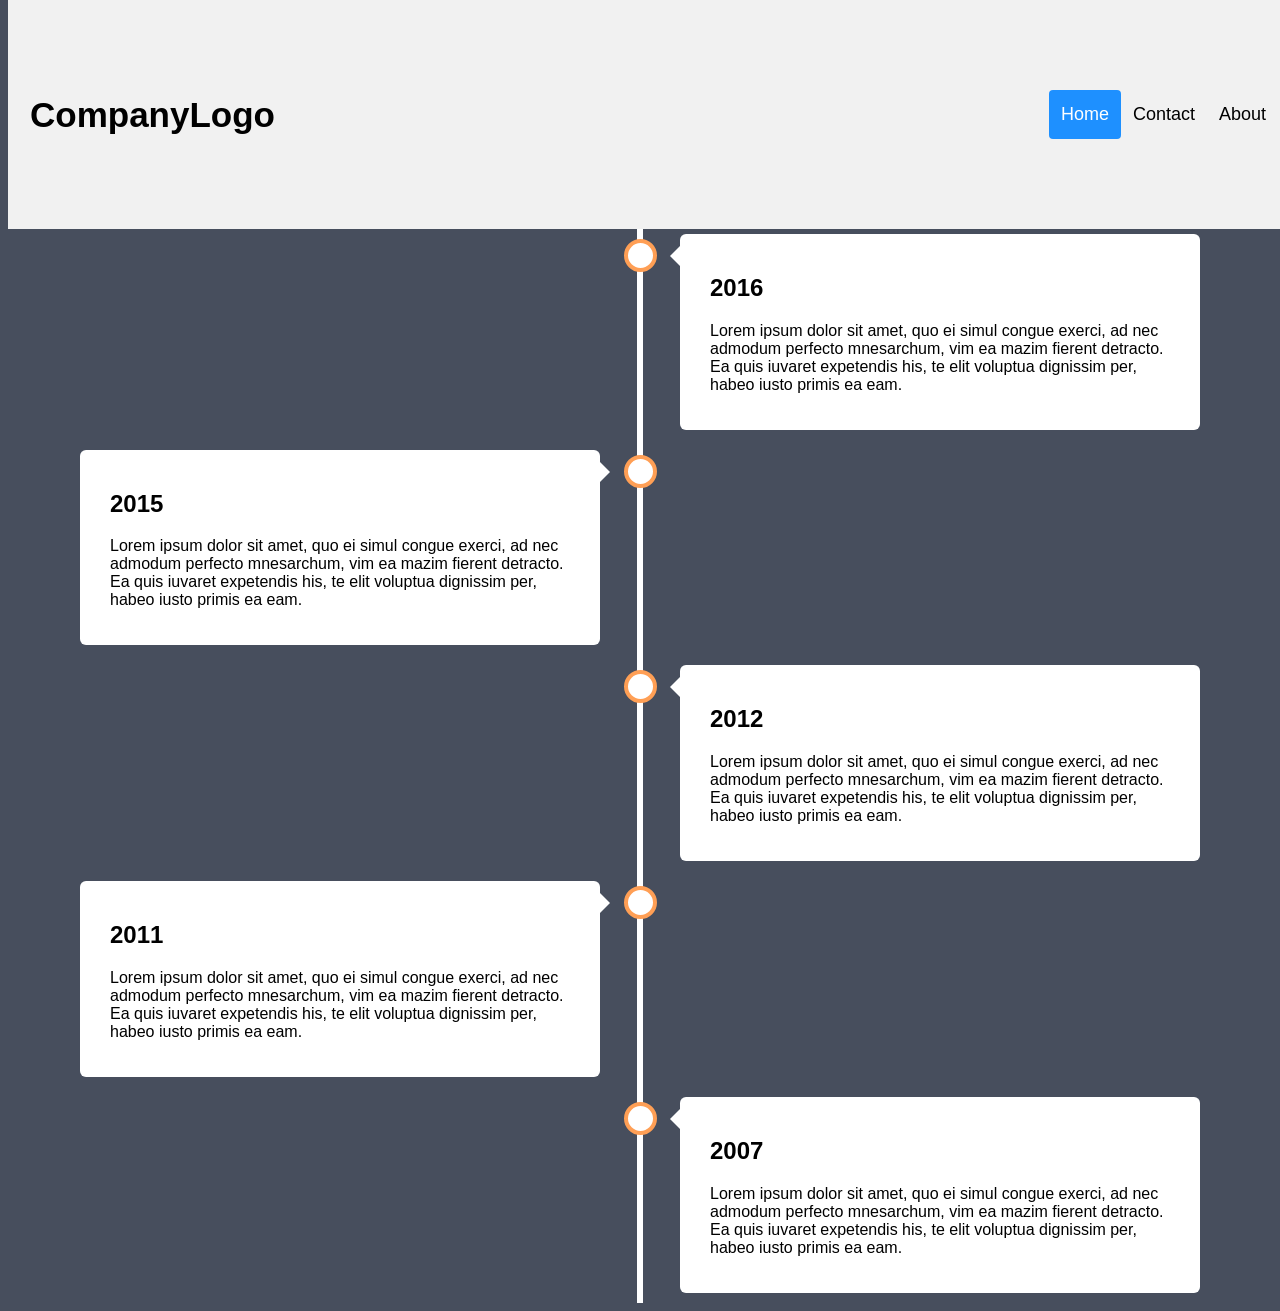
==== index.html @ edd77499 "Update css" ====
<!DOCTYPE html>
<html>
<head>
<meta name="viewport" content="width=device-width, initial-scale=1.0">
<!-- Core CSS -->
<link href="css/style.css" rel="stylesheet">
</head>
<body>
  <div id="navbar">
    <a href="#default" id="logo">CompanyLogo</a>
    <div id="navbar-right">
      <a class="active" href="#home">Home</a>
      <a href="#contact">Contact</a>
      <a href="#about">About</a>
    </div>
  </div>
  <div class="timeline">
    <div class="container left">
      <div class="content">
        <h2>2017</h2>
        <p>Lorem ipsum dolor sit amet, quo ei simul congue exerci, ad nec admodum perfecto mnesarchum, vim ea mazim fierent detracto. Ea quis iuvaret expetendis his, te elit voluptua dignissim per, habeo iusto primis ea eam.</p>
      </div>
    </div>
    <div class="container right">
      <div class="content">
        <h2>2016</h2>
        <p>Lorem ipsum dolor sit amet, quo ei simul congue exerci, ad nec admodum perfecto mnesarchum, vim ea mazim fierent detracto. Ea quis iuvaret expetendis his, te elit voluptua dignissim per, habeo iusto primis ea eam.</p>
      </div>
    </div>
    <div class="container left">
      <div class="content">
        <h2>2015</h2>
        <p>Lorem ipsum dolor sit amet, quo ei simul congue exerci, ad nec admodum perfecto mnesarchum, vim ea mazim fierent detracto. Ea quis iuvaret expetendis his, te elit voluptua dignissim per, habeo iusto primis ea eam.</p>
      </div>
    </div>
    <div class="container right">
      <div class="content">
        <h2>2012</h2>
        <p>Lorem ipsum dolor sit amet, quo ei simul congue exerci, ad nec admodum perfecto mnesarchum, vim ea mazim fierent detracto. Ea quis iuvaret expetendis his, te elit voluptua dignissim per, habeo iusto primis ea eam.</p>
      </div>
    </div>
    <div class="container left">
      <div class="content">
        <h2>2011</h2>
        <p>Lorem ipsum dolor sit amet, quo ei simul congue exerci, ad nec admodum perfecto mnesarchum, vim ea mazim fierent detracto. Ea quis iuvaret expetendis his, te elit voluptua dignissim per, habeo iusto primis ea eam.</p>
      </div>
    </div>
    <div class="container right">
      <div class="content">
        <h2>2007</h2>
        <p>Lorem ipsum dolor sit amet, quo ei simul congue exerci, ad nec admodum perfecto mnesarchum, vim ea mazim fierent detracto. Ea quis iuvaret expetendis his, te elit voluptua dignissim per, habeo iusto primis ea eam.</p>
      </div>
    </div>
  </div>

</body>
</html>
---- css/style.css ----
* {
  box-sizing: border-box;
}

body {
  background-color: #474e5d;
  font-family: Helvetica, sans-serif;
}

/* Nav bar */
#navbar {
    overflow: hidden;
    background-color: #f1f1f1;
    padding: 90px 10px;
    transition: 0.4s;
    position: fixed;
    width: 100%;
    top: 0;
    z-index: 99;
  }
  
  #navbar a {
    float: left;
    color: black;
    text-align: center;
    padding: 12px;
    text-decoration: none;
    font-size: 18px; 
    line-height: 25px;
    border-radius: 4px;
  }
  
  #navbar #logo {
    font-size: 35px;
    font-weight: bold;
    transition: 0.4s;
  }
  
  #navbar a:hover {
    background-color: #ddd;
    color: black;
  }
  
  #navbar a.active {
    background-color: dodgerblue;
    color: white;
  }
  
  #navbar-right {
    float: right;
  }

/* The actual timeline (the vertical ruler) */
.timeline {
  position: relative;
  max-width: 1200px;
  margin: 0 auto;
}

/* The actual timeline (the vertical ruler) */
.timeline::after {
  content: '';
  position: absolute;
  width: 6px;
  background-color: white;
  top: 0;
  bottom: 0;
  left: 50%;
  margin-left: -3px;
}

/* Container around content */
.container {
  padding: 10px 40px;
  position: relative;
  background-color: inherit;
  width: 50%;
}

/* The circles on the timeline */
.container::after {
  content: '';
  position: absolute;
  width: 25px;
  height: 25px;
  right: -17px;
  background-color: white;
  border: 4px solid #FF9F55;
  top: 15px;
  border-radius: 50%;
  z-index: 1;
}

/* Place the container to the left */
.left {
  left: 0;
}

/* Place the container to the right */
.right {
  left: 50%;
}

/* Add arrows to the left container (pointing right) */
.left::before {
  content: " ";
  height: 0;
  position: absolute;
  top: 22px;
  width: 0;
  z-index: 1;
  right: 30px;
  border: medium solid white;
  border-width: 10px 0 10px 10px;
  border-color: transparent transparent transparent white;
}

/* Add arrows to the right container (pointing left) */
.right::before {
  content: " ";
  height: 0;
  position: absolute;
  top: 22px;
  width: 0;
  z-index: 1;
  left: 30px;
  border: medium solid white;
  border-width: 10px 10px 10px 0;
  border-color: transparent white transparent transparent;
}

/* Fix the circle for containers on the right side */
.right::after {
  left: -16px;
}

/* The actual content */
.content {
  padding: 20px 30px;
  background-color: white;
  position: relative;
  border-radius: 6px;
}

/* Media queries - Responsive timeline on screens less than 600px wide */
@media screen and (max-width: 600px) {
  /* Place the timelime to the left */
  .timeline::after {
  left: 31px;
  }
  
  /* Full-width containers */
  .container {
  width: 100%;
  padding-left: 70px;
  padding-right: 25px;
  }
  
  /* Make sure that all arrows are pointing leftwards */
  .container::before {
  left: 60px;
  border: medium solid white;
  border-width: 10px 10px 10px 0;
  border-color: transparent white transparent transparent;
  }

  /* Make sure all circles are at the same spot */
  .left::after, .right::after {
  left: 15px;
  }
  
  /* Make all right containers behave like the left ones */
  .right {
  left: 0%;
  }
}
@media screen and (max-width: 580px) {
    #navbar {
      padding: 20px 10px !important;
    }
    #navbar a {
      float: none;
      display: block;
      text-align: left;
    }
    #navbar-right {
      float: none;
    }
  }
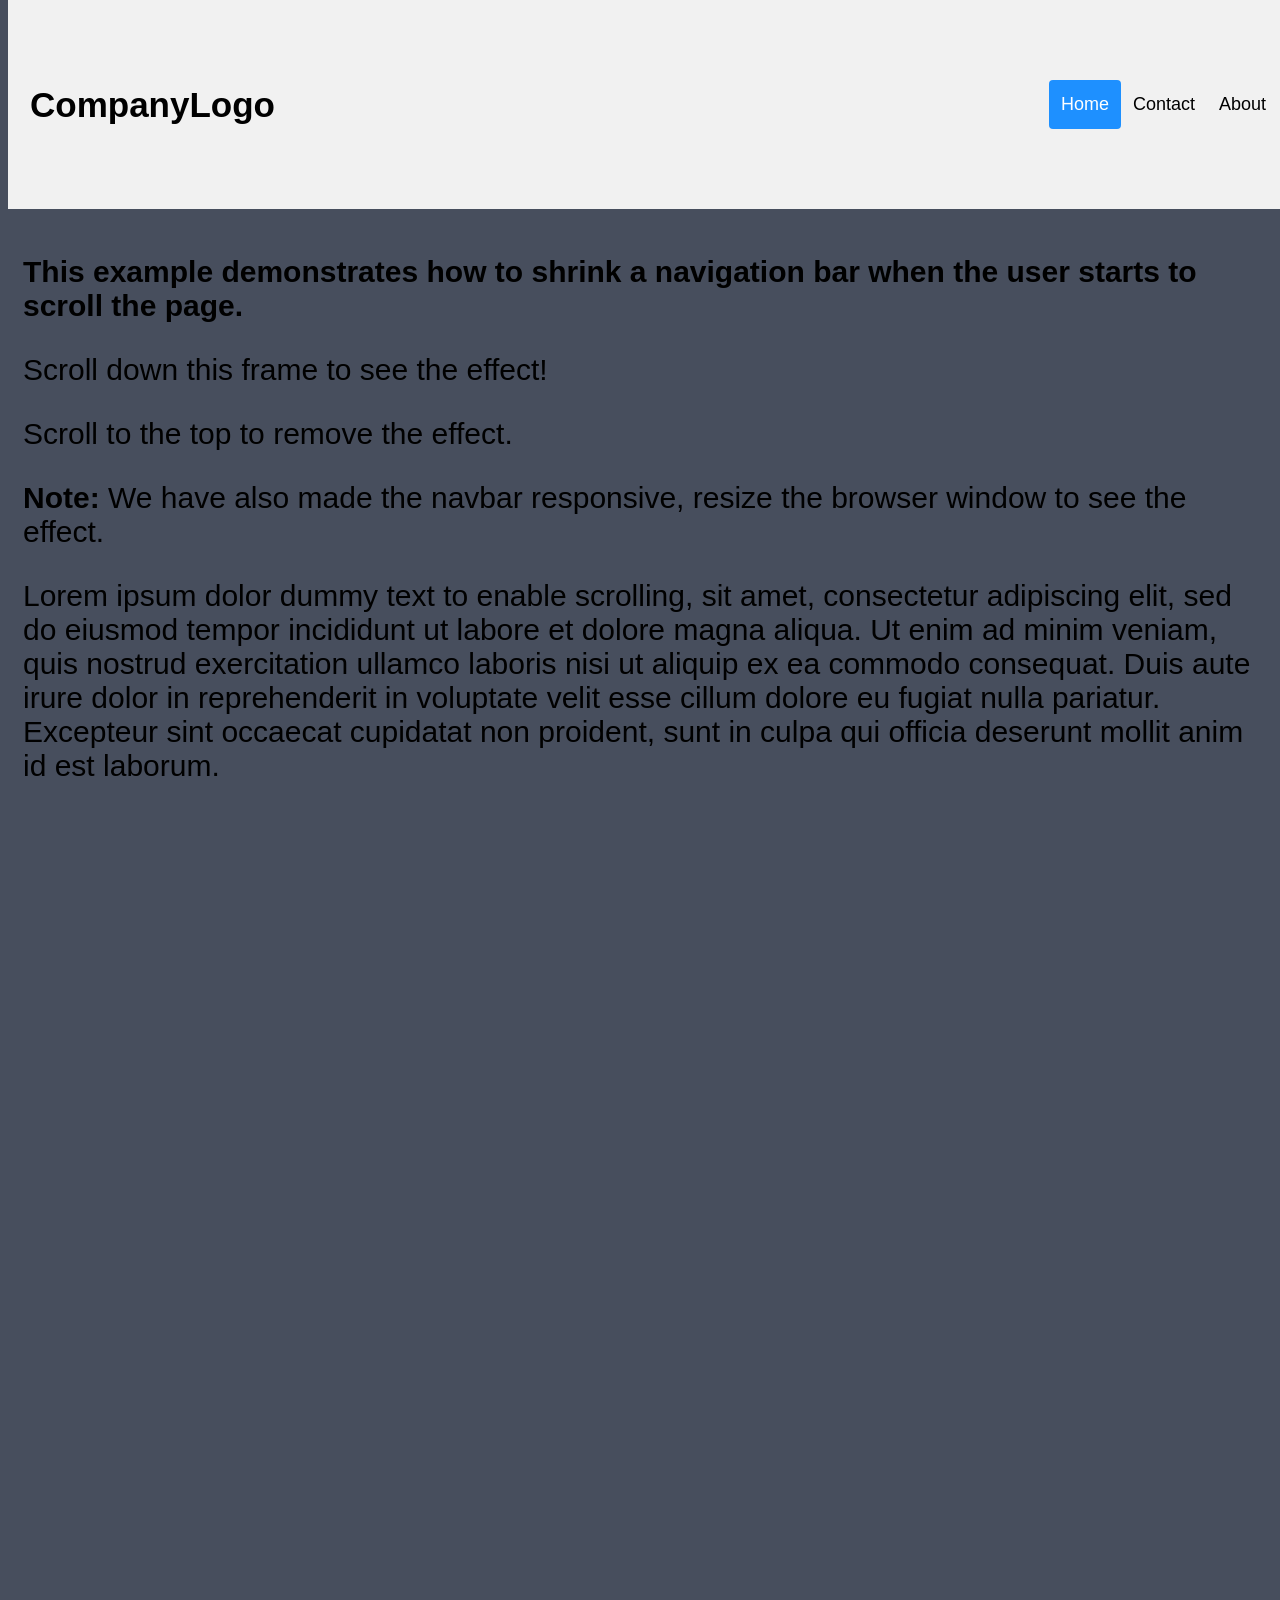
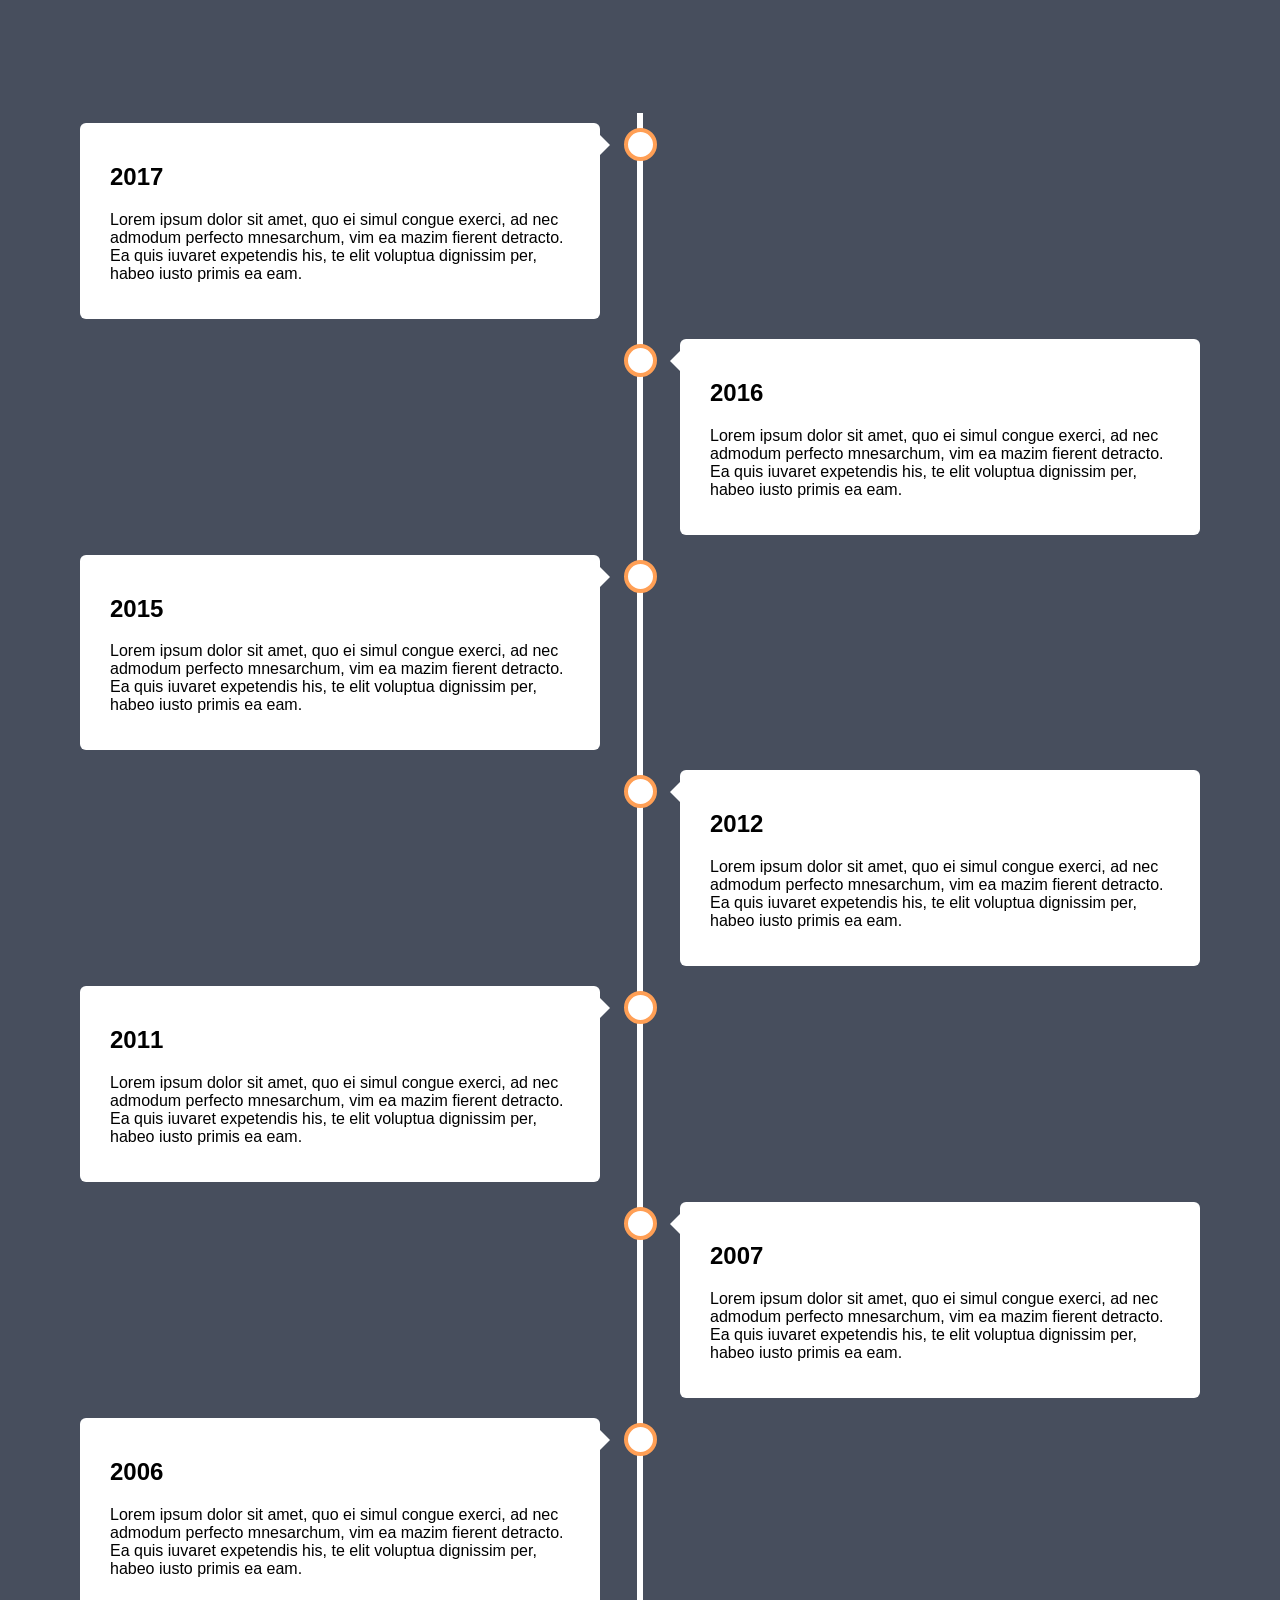
==== commit 9b205e38: "Update CSS and HTML" ====
--- a/index.html
+++ b/index.html
@@ -14,6 +14,13 @@
       <a href="#about">About</a>
     </div>
   </div>
+  <div style="margin-top:210px;padding:15px 15px 2500px;font-size:30px">
+    <p><b>This example demonstrates how to shrink a navigation bar when the user starts to scroll the page.</b></p>
+    <p>Scroll down this frame to see the effect!</p>
+    <p>Scroll to the top to remove the effect.</p>
+    <p><b>Note:</b> We have also made the navbar responsive, resize the browser window to see the effect.</p>
+    <p>Lorem ipsum dolor dummy text to enable scrolling, sit amet, consectetur adipiscing elit, sed do eiusmod tempor incididunt ut labore et dolore magna aliqua. Ut enim ad minim veniam, quis nostrud exercitation ullamco laboris nisi ut aliquip ex ea commodo consequat. Duis aute irure dolor in reprehenderit in voluptate velit esse cillum dolore eu fugiat nulla pariatur. Excepteur sint occaecat cupidatat non proident, sunt in culpa qui officia deserunt mollit anim id est laborum.</p>
+  </div>  
   <div class="timeline">
     <div class="container left">
       <div class="content">
@@ -51,7 +58,26 @@
         <p>Lorem ipsum dolor sit amet, quo ei simul congue exerci, ad nec admodum perfecto mnesarchum, vim ea mazim fierent detracto. Ea quis iuvaret expetendis his, te elit voluptua dignissim per, habeo iusto primis ea eam.</p>
       </div>
     </div>
+    <div class="container left">
+      <div class="content">
+        <h2>2006</h2>
+        <p>Lorem ipsum dolor sit amet, quo ei simul congue exerci, ad nec admodum perfecto mnesarchum, vim ea mazim fierent detracto. Ea quis iuvaret expetendis his, te elit voluptua dignissim per, habeo iusto primis ea eam.</p>
+      </div>
+    </div>
   </div>
-
+  <script>
+    // When the user scrolls down 80px from the top of the document, resize the navbar's padding and the logo's font size
+    window.onscroll = function() {scrollFunction()};
+    
+    function scrollFunction() {
+      if (document.body.scrollTop > 80 || document.documentElement.scrollTop > 80) {
+        document.getElementById("navbar").style.padding = "30px 10px";
+        document.getElementById("logo").style.fontSize = "25px";
+      } else {
+        document.getElementById("navbar").style.padding = "80px 10px";
+        document.getElementById("logo").style.fontSize = "35px";
+      }
+    }
+    </script>
 </body>
 </html>
--- a/css/style.css
+++ b/css/style.css
@@ -17,38 +17,38 @@
     width: 100%;
     top: 0;
     z-index: 99;
-  }
+}
   
-  #navbar a {
-    float: left;
-    color: black;
-    text-align: center;
-    padding: 12px;
-    text-decoration: none;
-    font-size: 18px; 
-    line-height: 25px;
-    border-radius: 4px;
-  }
-  
-  #navbar #logo {
-    font-size: 35px;
-    font-weight: bold;
-    transition: 0.4s;
-  }
-  
-  #navbar a:hover {
-    background-color: #ddd;
-    color: black;
-  }
-  
-  #navbar a.active {
-    background-color: dodgerblue;
-    color: white;
-  }
-  
-  #navbar-right {
-    float: right;
-  }
+#navbar a {
+float: left;
+color: black;
+text-align: center;
+padding: 12px;
+text-decoration: none;
+font-size: 18px; 
+line-height: 25px;
+border-radius: 4px;
+}
+
+#navbar #logo {
+font-size: 35px;
+font-weight: bold;
+transition: 0.4s;
+}
+
+#navbar a:hover {
+background-color: #ddd;
+color: black;
+}
+
+#navbar a.active {
+background-color: dodgerblue;
+color: white;
+}
+
+#navbar-right {
+float: right;
+}
 
 /* The actual timeline (the vertical ruler) */
 .timeline {
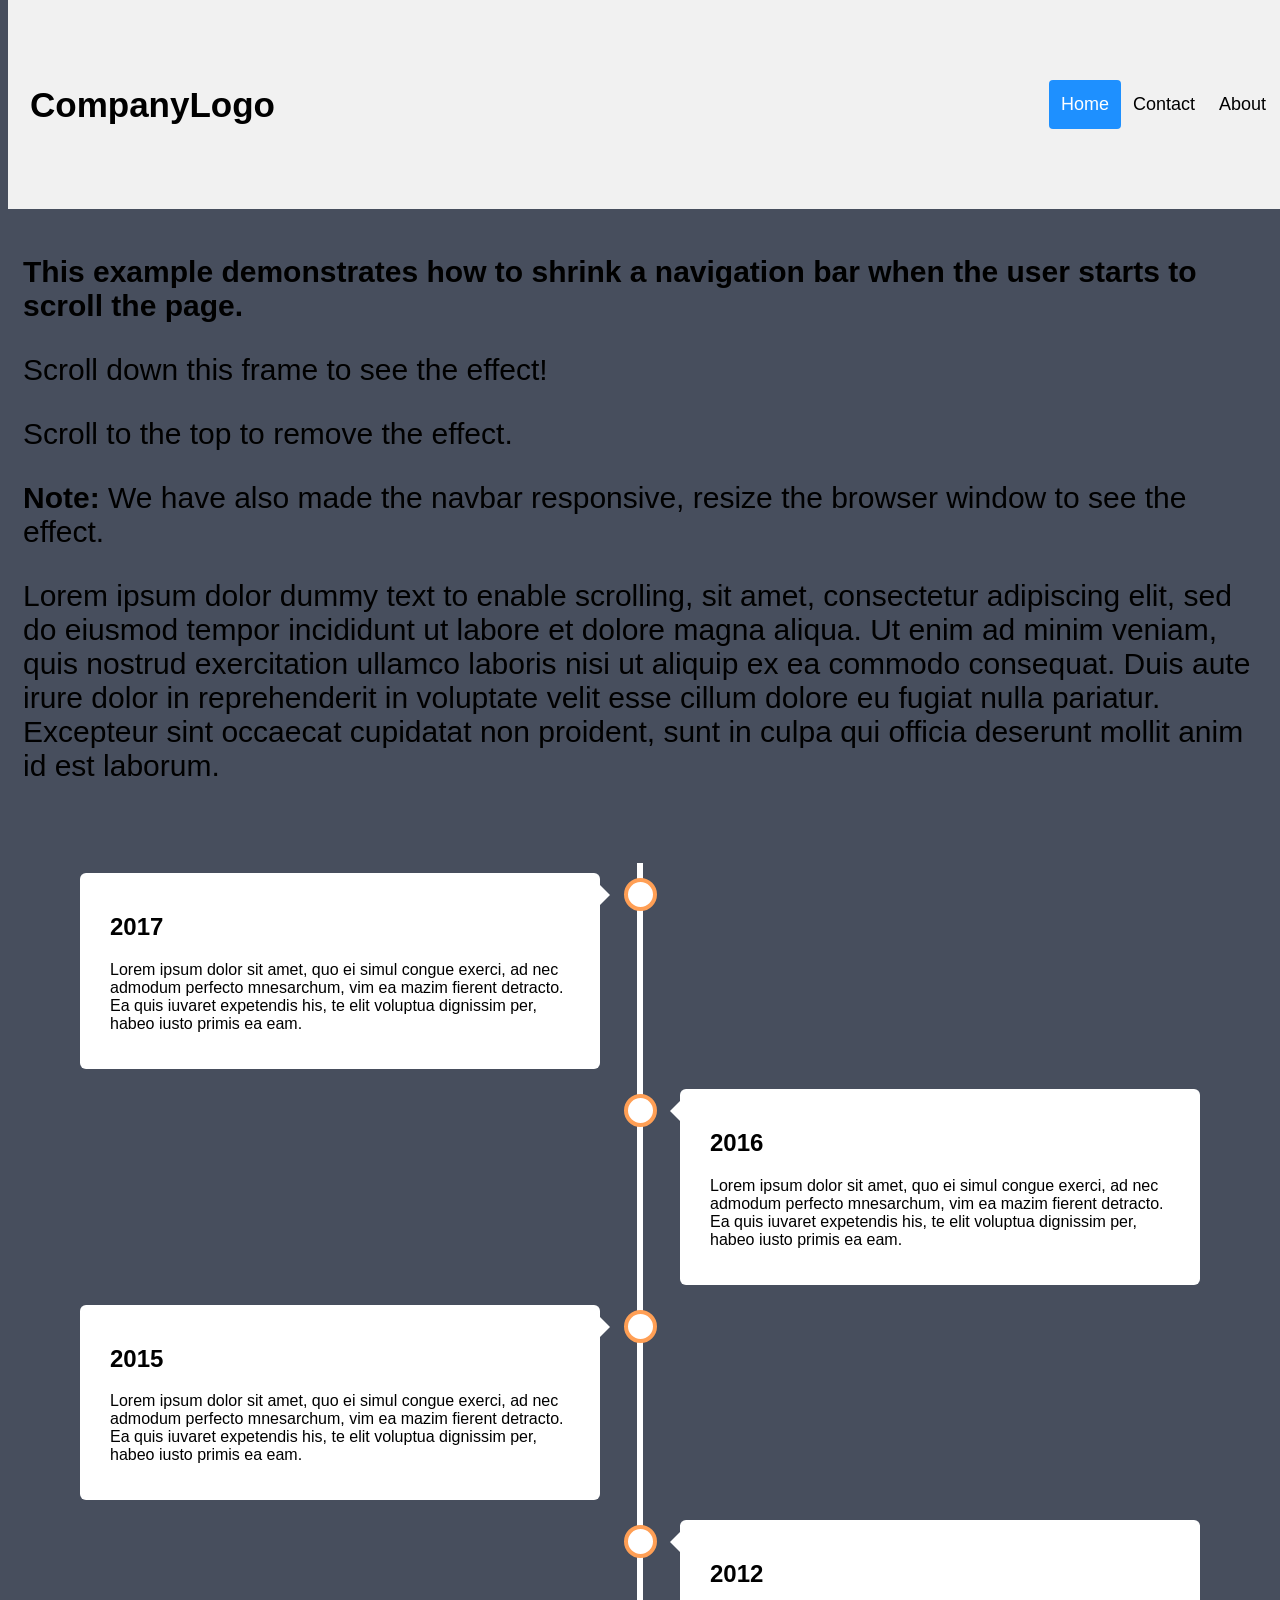
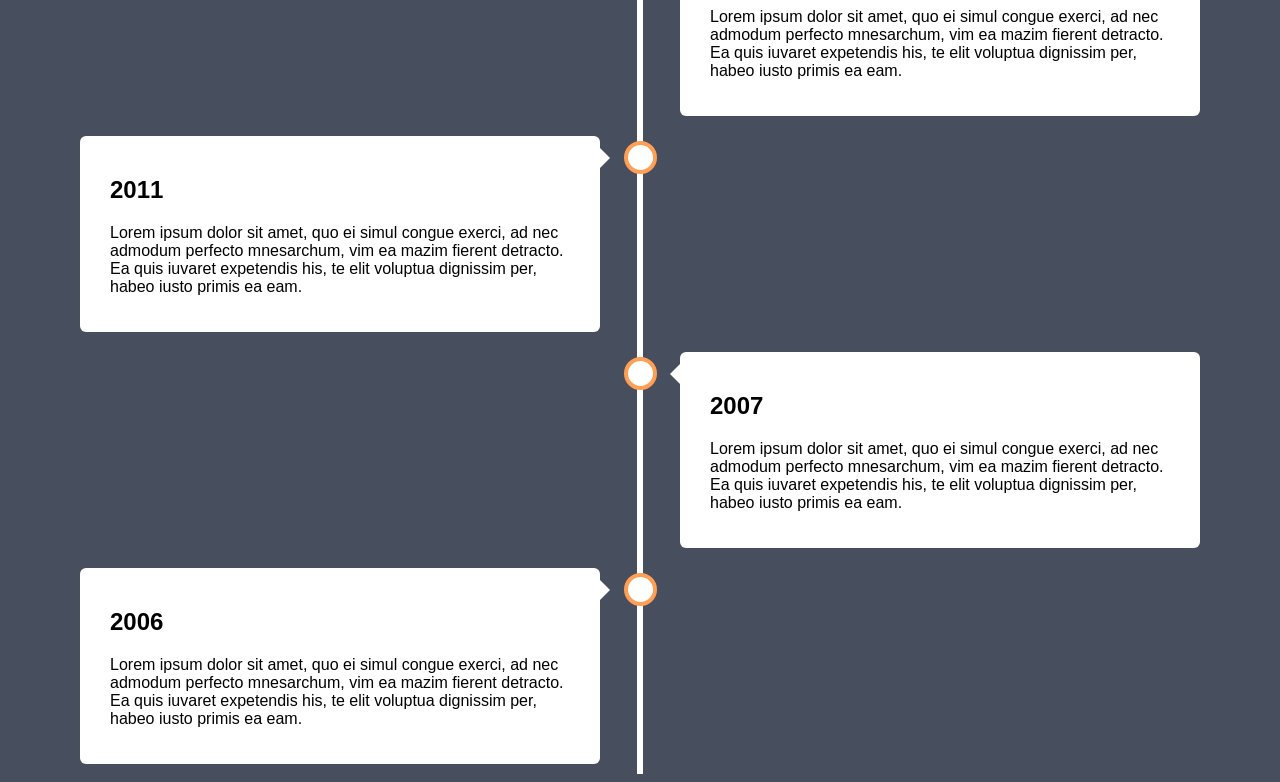
==== commit 3340d360: "." ====
--- a/index.html
+++ b/index.html
@@ -14,7 +14,7 @@
       <a href="#about">About</a>
     </div>
   </div>
-  <div style="margin-top:210px;padding:15px 15px 2500px;font-size:30px">
+  <div style="margin-top:210px;padding:15px 15px 50px;font-size:30px">
     <p><b>This example demonstrates how to shrink a navigation bar when the user starts to scroll the page.</b></p>
     <p>Scroll down this frame to see the effect!</p>
     <p>Scroll to the top to remove the effect.</p>
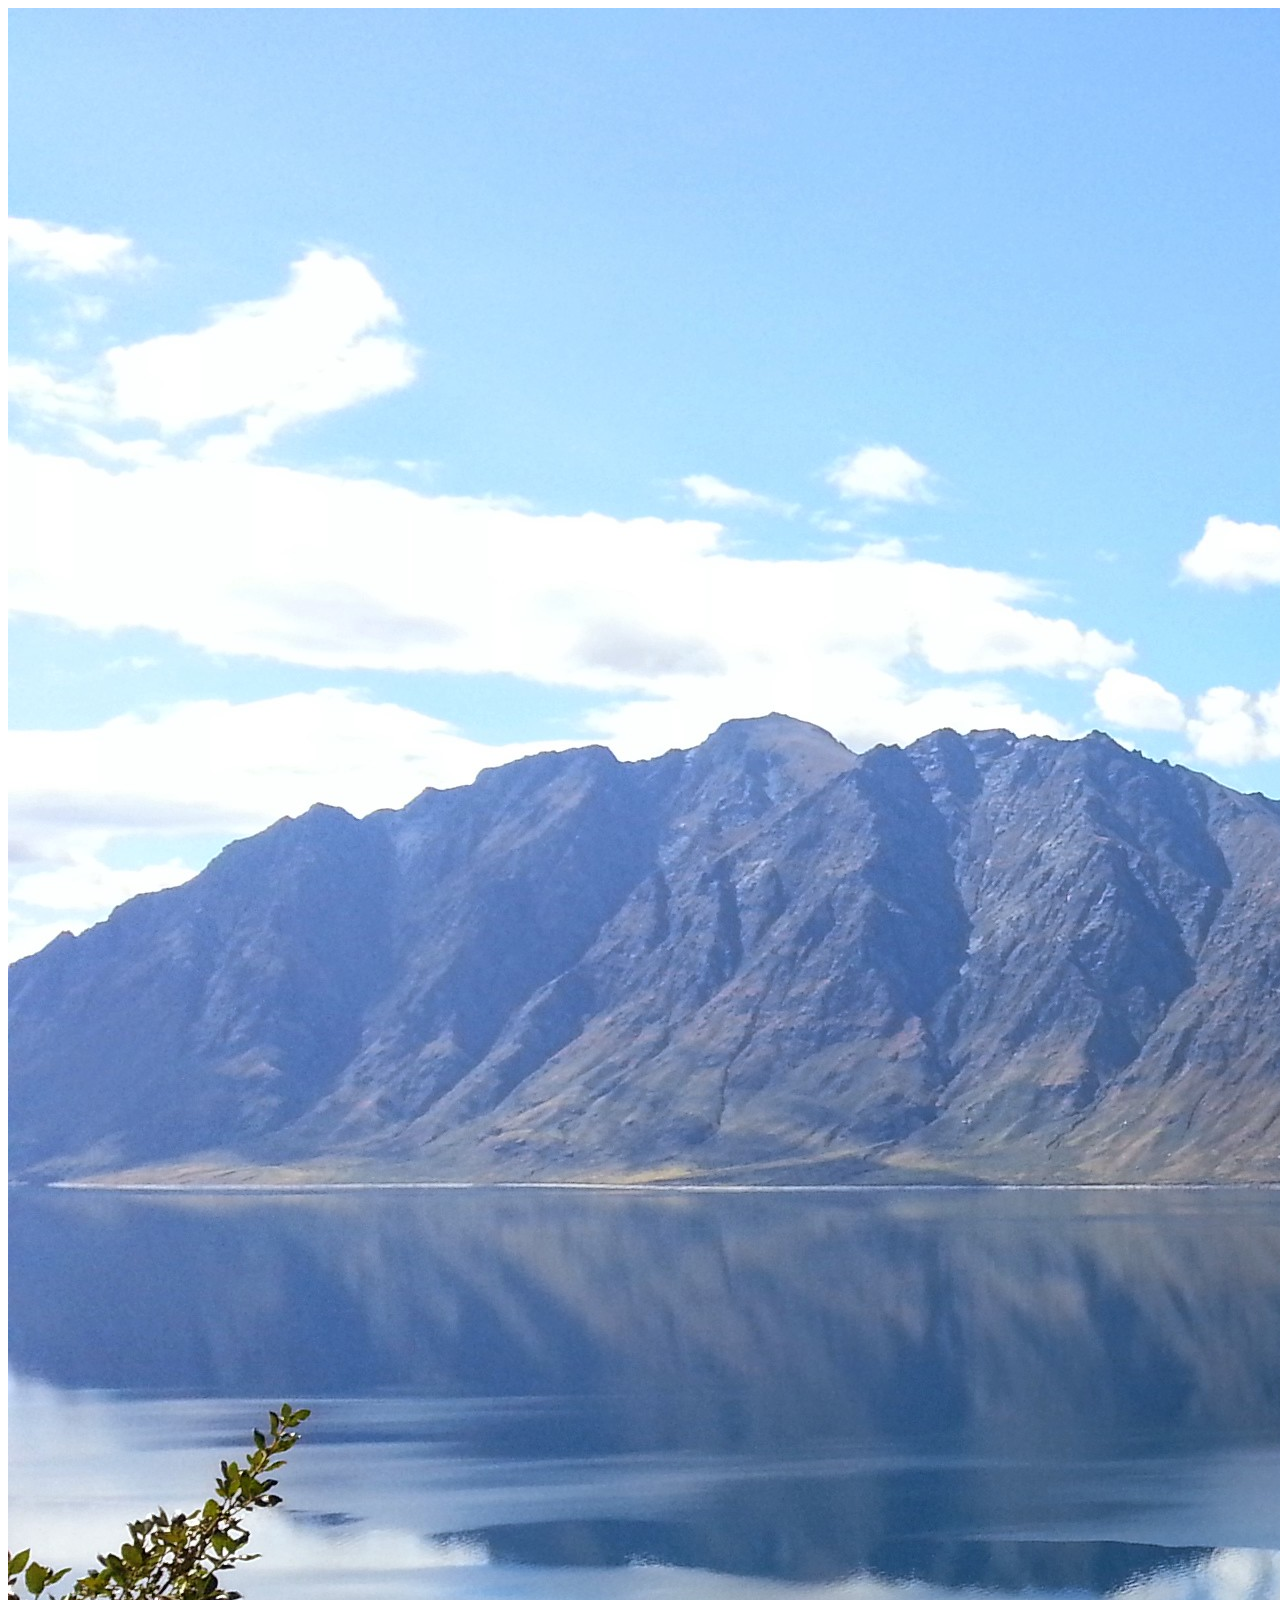
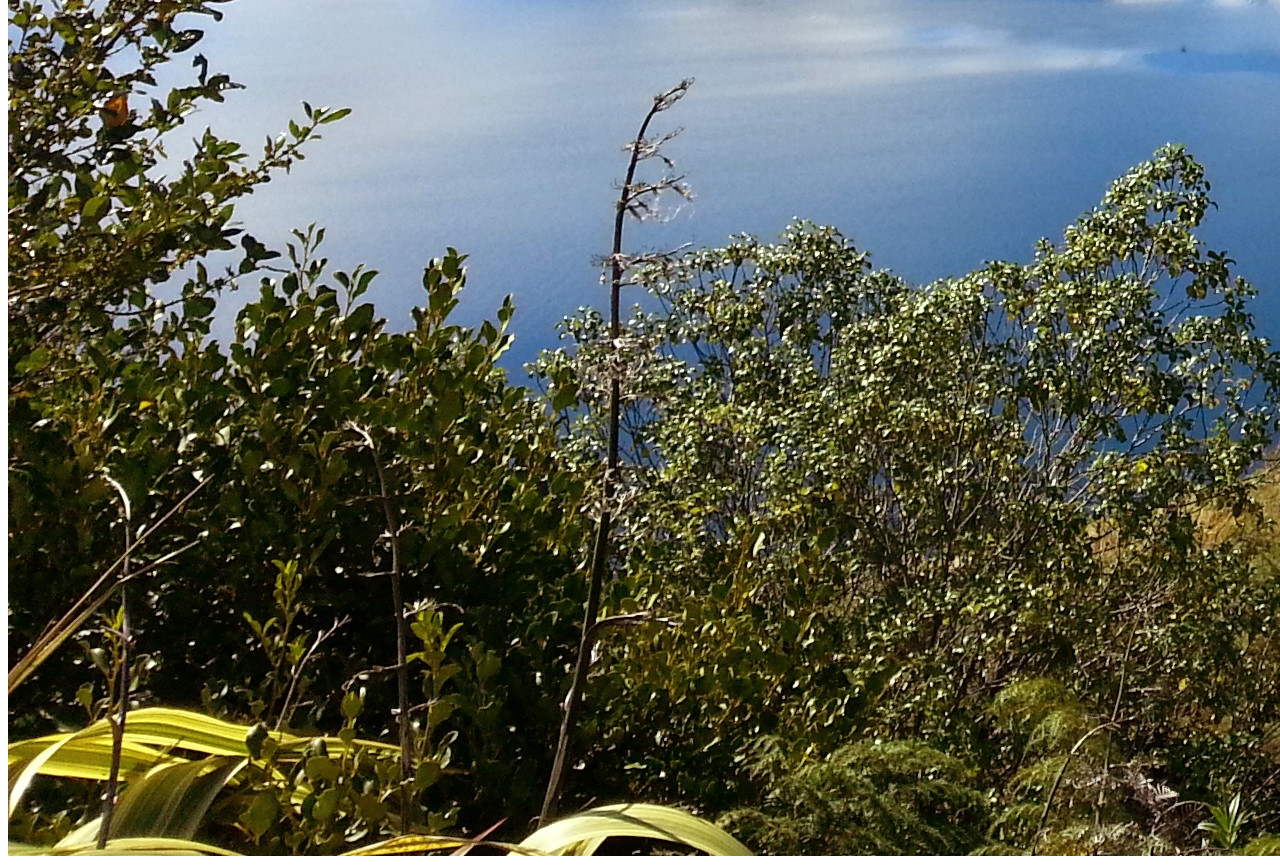
==== commit f1f39293: "Add index page and background image" ====
--- a/index.html
+++ b/index.html
@@ -1,83 +1,14 @@
 <!DOCTYPE html>
 <html>
 <head>
+<title>Jaco | Portal</title>
 <meta name="viewport" content="width=device-width, initial-scale=1.0">
-<!-- Core CSS -->
-<link href="css/style.css" rel="stylesheet">
+<link rel="shortcut icon" href="images/favicon.ico" type="image/x-icon">
+<link rel="icon" href="images/favicon.ico" type="image/x-icon">
+
+
 </head>
 <body>
-  <div id="navbar">
-    <a href="#default" id="logo">CompanyLogo</a>
-    <div id="navbar-right">
-      <a class="active" href="#home">Home</a>
-      <a href="#contact">Contact</a>
-      <a href="#about">About</a>
-    </div>
-  </div>
-  <div style="margin-top:210px;padding:15px 15px 50px;font-size:30px">
-    <p><b>This example demonstrates how to shrink a navigation bar when the user starts to scroll the page.</b></p>
-    <p>Scroll down this frame to see the effect!</p>
-    <p>Scroll to the top to remove the effect.</p>
-    <p><b>Note:</b> We have also made the navbar responsive, resize the browser window to see the effect.</p>
-    <p>Lorem ipsum dolor dummy text to enable scrolling, sit amet, consectetur adipiscing elit, sed do eiusmod tempor incididunt ut labore et dolore magna aliqua. Ut enim ad minim veniam, quis nostrud exercitation ullamco laboris nisi ut aliquip ex ea commodo consequat. Duis aute irure dolor in reprehenderit in voluptate velit esse cillum dolore eu fugiat nulla pariatur. Excepteur sint occaecat cupidatat non proident, sunt in culpa qui officia deserunt mollit anim id est laborum.</p>
-  </div>  
-  <div class="timeline">
-    <div class="container left">
-      <div class="content">
-        <h2>2017</h2>
-        <p>Lorem ipsum dolor sit amet, quo ei simul congue exerci, ad nec admodum perfecto mnesarchum, vim ea mazim fierent detracto. Ea quis iuvaret expetendis his, te elit voluptua dignissim per, habeo iusto primis ea eam.</p>
-      </div>
-    </div>
-    <div class="container right">
-      <div class="content">
-        <h2>2016</h2>
-        <p>Lorem ipsum dolor sit amet, quo ei simul congue exerci, ad nec admodum perfecto mnesarchum, vim ea mazim fierent detracto. Ea quis iuvaret expetendis his, te elit voluptua dignissim per, habeo iusto primis ea eam.</p>
-      </div>
-    </div>
-    <div class="container left">
-      <div class="content">
-        <h2>2015</h2>
-        <p>Lorem ipsum dolor sit amet, quo ei simul congue exerci, ad nec admodum perfecto mnesarchum, vim ea mazim fierent detracto. Ea quis iuvaret expetendis his, te elit voluptua dignissim per, habeo iusto primis ea eam.</p>
-      </div>
-    </div>
-    <div class="container right">
-      <div class="content">
-        <h2>2012</h2>
-        <p>Lorem ipsum dolor sit amet, quo ei simul congue exerci, ad nec admodum perfecto mnesarchum, vim ea mazim fierent detracto. Ea quis iuvaret expetendis his, te elit voluptua dignissim per, habeo iusto primis ea eam.</p>
-      </div>
-    </div>
-    <div class="container left">
-      <div class="content">
-        <h2>2011</h2>
-        <p>Lorem ipsum dolor sit amet, quo ei simul congue exerci, ad nec admodum perfecto mnesarchum, vim ea mazim fierent detracto. Ea quis iuvaret expetendis his, te elit voluptua dignissim per, habeo iusto primis ea eam.</p>
-      </div>
-    </div>
-    <div class="container right">
-      <div class="content">
-        <h2>2007</h2>
-        <p>Lorem ipsum dolor sit amet, quo ei simul congue exerci, ad nec admodum perfecto mnesarchum, vim ea mazim fierent detracto. Ea quis iuvaret expetendis his, te elit voluptua dignissim per, habeo iusto primis ea eam.</p>
-      </div>
-    </div>
-    <div class="container left">
-      <div class="content">
-        <h2>2006</h2>
-        <p>Lorem ipsum dolor sit amet, quo ei simul congue exerci, ad nec admodum perfecto mnesarchum, vim ea mazim fierent detracto. Ea quis iuvaret expetendis his, te elit voluptua dignissim per, habeo iusto primis ea eam.</p>
-      </div>
-    </div>
-  </div>
-  <script>
-    // When the user scrolls down 80px from the top of the document, resize the navbar's padding and the logo's font size
-    window.onscroll = function() {scrollFunction()};
-    
-    function scrollFunction() {
-      if (document.body.scrollTop > 80 || document.documentElement.scrollTop > 80) {
-        document.getElementById("navbar").style.padding = "30px 10px";
-        document.getElementById("logo").style.fontSize = "25px";
-      } else {
-        document.getElementById("navbar").style.padding = "80px 10px";
-        document.getElementById("logo").style.fontSize = "35px";
-      }
-    }
-    </script>
+    <img src="images/image.jpg" alt="New Zealand" >
 </body>
-</html>
+</html>
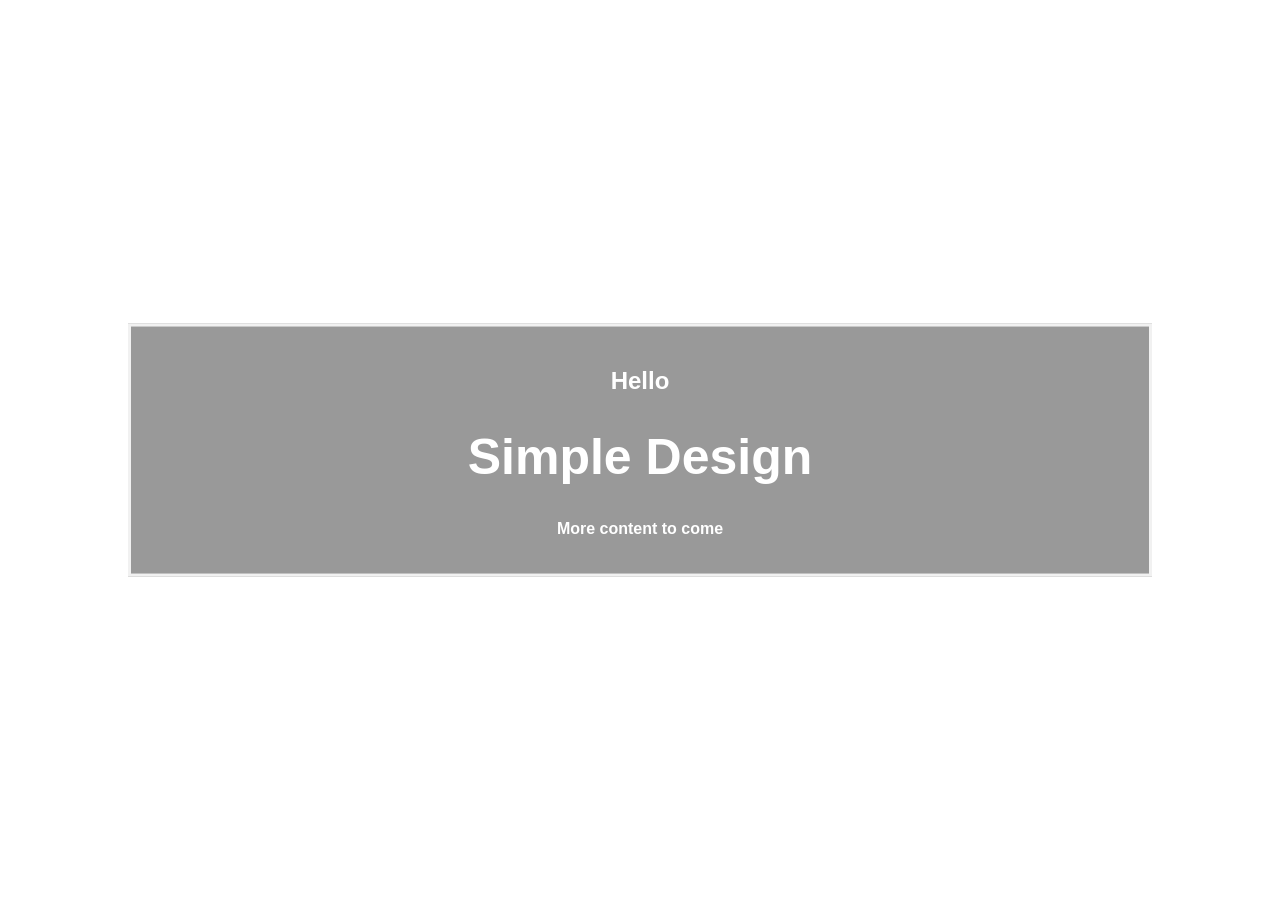
==== commit ce79e13e: "Add holding text" ====
--- a/index.html
+++ b/index.html
@@ -7,8 +7,60 @@
 <link rel="icon" href="images/favicon.ico" type="image/x-icon">
 
 
+<style>
+    body, html {
+        height: 100%;
+        margin: 0;
+        font-family: Arial, Helvetica, sans-serif;
+    }
+    
+    * {
+        box-sizing: border-box;
+    }
+    
+    .bg-image {
+        /* The image used */
+        background-image: url("images/imgage.jpg");
+        
+        /* Add the blur effect */
+        filter: blur(8px);
+        -webkit-filter: blur(8px);
+        
+        /* Full height */
+        height: 100%; 
+        
+        /* Center and scale the image nicely */
+        background-position: center;
+        background-repeat: no-repeat;
+        background-size: cover;
+    }
+    
+    /* Position text in the middle of the page/image */
+    .bg-text {
+        background-color: rgb(0,0,0); /* Fallback color */
+        background-color: rgba(0,0,0, 0.4); /* Black w/opacity/see-through */
+        color: white;
+        font-weight: bold;
+        border: 3px solid #f1f1f1;
+        position: absolute;
+        top: 50%;
+        left: 50%;
+        transform: translate(-50%, -50%);
+        z-index: 2;
+        width: 80%;
+        padding: 20px;
+        text-align: center;
+    }
+    </style>
 </head>
 <body>
-    <img src="images/image.jpg" alt="New Zealand" >
+    
+    <div class="bg-image"></div>
+    
+    <div class="bg-text">
+        <h2>Hello</h2>
+        <h1 style="font-size:50px">Simple Design</h1>
+        <p>More content to come</p>
+    </div>
 </body>
 </html>
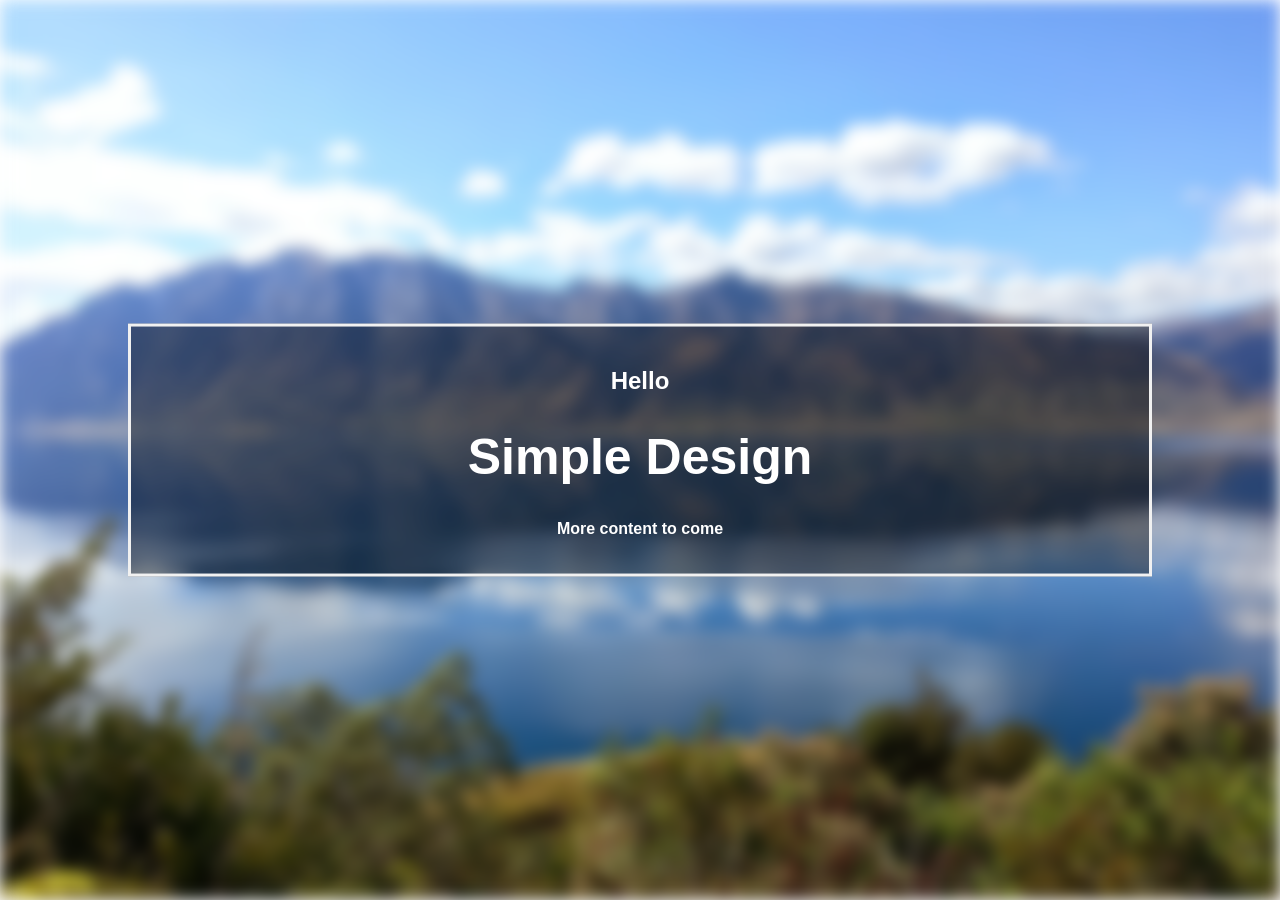
==== commit ceb0b031: "Fix image name" ====
--- a/index.html
+++ b/index.html
@@ -20,7 +20,7 @@
     
     .bg-image {
         /* The image used */
-        background-image: url("images/imgage.jpg");
+        background-image: url("images/image.jpg");
         
         /* Add the blur effect */
         filter: blur(8px);
